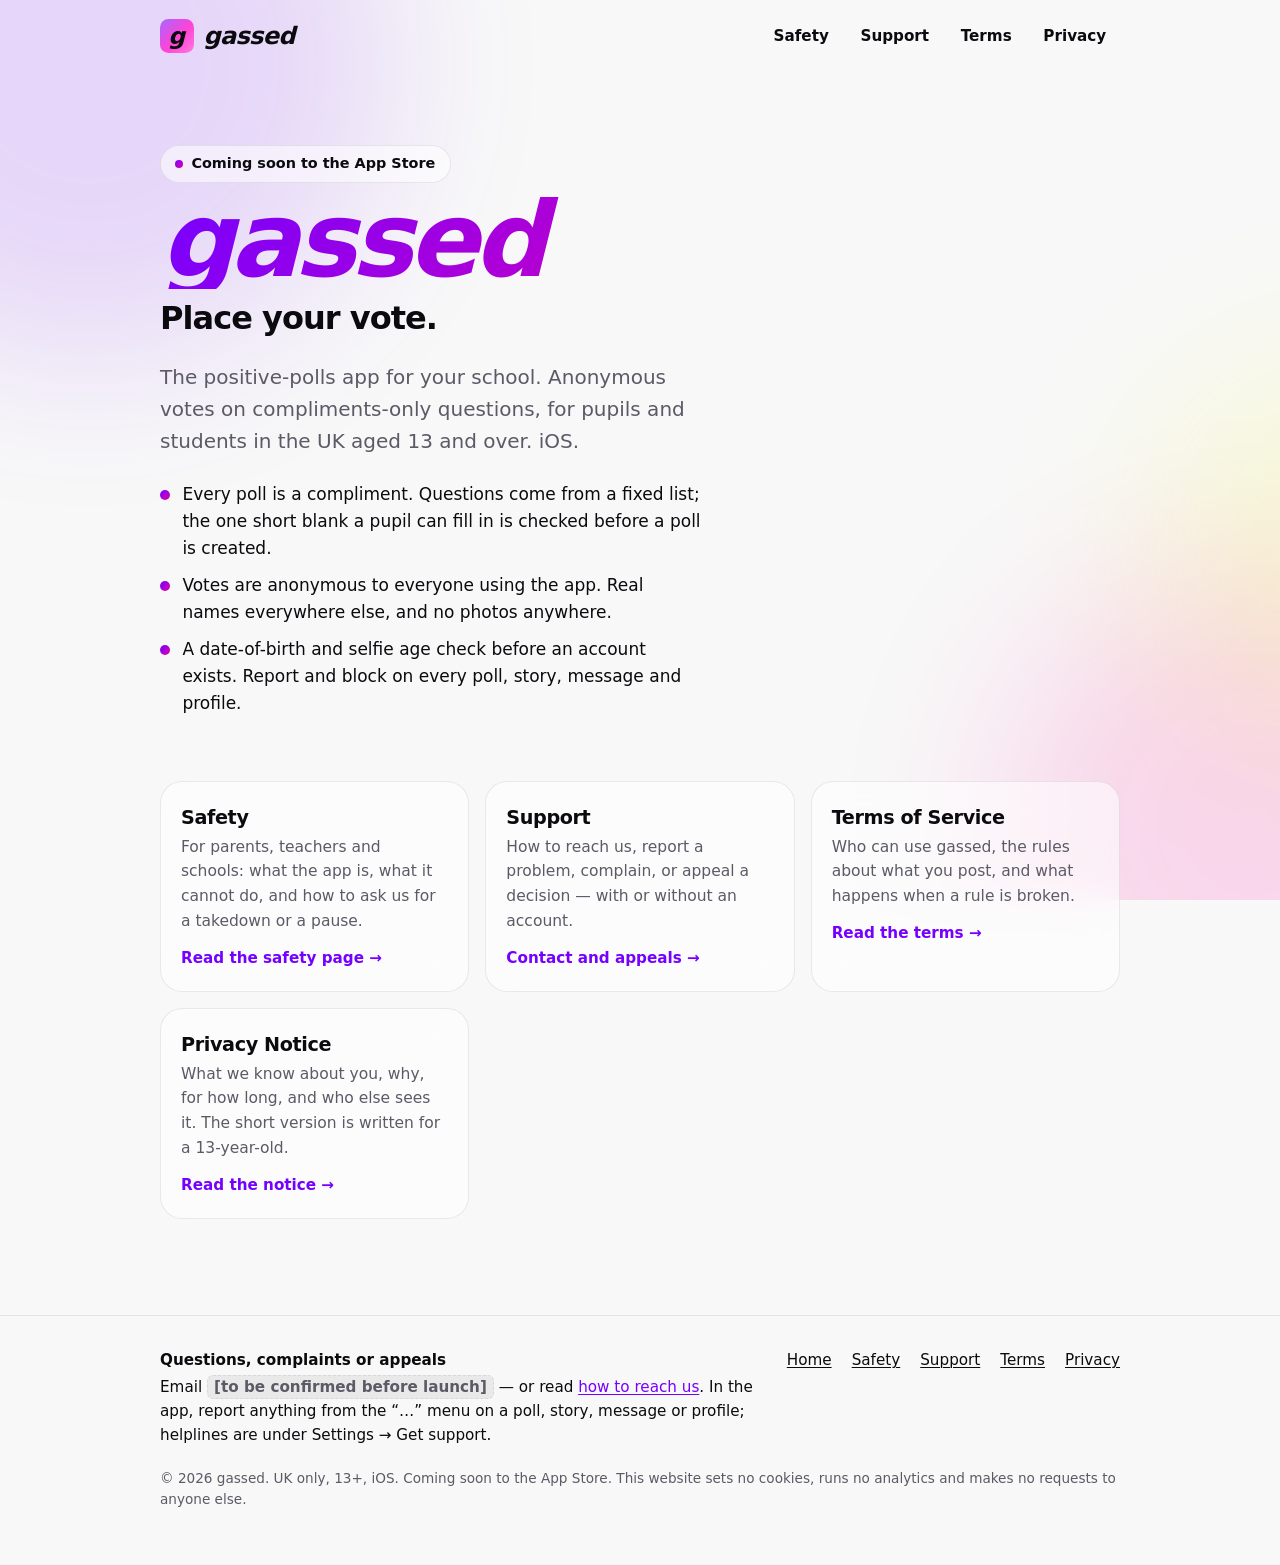
==== index.html @ b99c5398 "getgassed.app: landing, safety, support, terms and privacy (drafts)" ====
<!doctype html>
<html lang="en-GB">
<head>
<meta charset="utf-8">
<meta name="viewport" content="width=device-width, initial-scale=1">
<title>gassed — Place your vote</title>
<meta name="description" content="gassed is the positive-polls app for your school: anonymous votes on compliments-only questions, for UK pupils and students aged 13 and over. Coming soon to the App Store.">
<meta name="color-scheme" content="dark light">
<meta name="theme-color" content="#161616" media="(prefers-color-scheme: dark)">
<meta name="theme-color" content="#f8f8f8" media="(prefers-color-scheme: light)">
<meta name="referrer" content="strict-origin-when-cross-origin">
<link rel="canonical" href="https://getgassed.app/">
<link rel="icon" href="/favicon.svg" type="image/svg+xml">
<link rel="stylesheet" href="/assets/site.css">
<meta property="og:site_name" content="gassed">
<meta property="og:type" content="website">
<meta property="og:title" content="gassed — Place your vote">
<meta property="og:description" content="gassed is the positive-polls app for your school: anonymous votes on compliments-only questions, for UK pupils and students aged 13 and over. Coming soon to the App Store.">
<meta property="og:url" content="https://getgassed.app/">
</head>
<body class="">
<a class="skip" href="#main">Skip to content</a>
<div class="glow" aria-hidden="true"><i></i><i></i><i></i></div>
<header class="site-header">
  <div class="wrap">
    <a class="brand" href="/" aria-label="gassed home"><svg class="mark" viewBox="0 0 64 64" aria-hidden="true" focusable="false"><defs><linearGradient id="gm" x1="0" y1="0" x2="1" y2="1"><stop offset="0" stop-color="#A866FF"/><stop offset=".55" stop-color="#FF43D6"/><stop offset="1" stop-color="#FF7AE0"/></linearGradient></defs><rect width="64" height="64" rx="16" fill="url(#gm)"/><text x="31" y="47" font-family="system-ui,-apple-system,'Segoe UI',Roboto,Arial,sans-serif" font-weight="800" font-style="italic" font-size="44" fill="#0B0B0F" text-anchor="middle">g</text></svg><span>gassed</span></a>
    <nav class="site-nav" aria-label="Main"><a href="/safety/">Safety</a><a href="/support/">Support</a><a href="/terms/">Terms</a><a href="/privacy/">Privacy</a></nav>
  </div>
</header>
<main id="main" class="wrap">
<section class="hero">
  <span class="pill">Coming soon to the App Store</span>
  <h1 class="wordmark">gassed</h1>
  <p class="tagline">Place your vote.</p>
  <p class="lead">The positive-polls app for your school. Anonymous votes on compliments-only questions, for pupils and students in the UK aged 13 and over. iOS.</p>
  <ul class="facts">
    <li>Every poll is a compliment. Questions come from a fixed list; the one short blank a pupil can fill in is checked before a poll is created.</li>
    <li>Votes are anonymous to everyone using the app. Real names everywhere else, and no photos anywhere.</li>
    <li>A date-of-birth and selfie age check before an account exists. Report and block on every poll, story, message and profile.</li>
  </ul>
</section>
<section class="grid" aria-label="Pages">
  <a class="card" href="/safety/"><h2>Safety</h2><p>For parents, teachers and schools: what the app is, what it cannot do, and how to ask us for a takedown or a pause.</p><span class="go">Read the safety page →</span></a>
  <a class="card" href="/support/"><h2>Support</h2><p>How to reach us, report a problem, complain, or appeal a decision — with or without an account.</p><span class="go">Contact and appeals →</span></a>
  <a class="card" href="/terms/"><h2>Terms of Service</h2><p>Who can use gassed, the rules about what you post, and what happens when a rule is broken.</p><span class="go">Read the terms →</span></a>
  <a class="card" href="/privacy/"><h2>Privacy Notice</h2><p>What we know about you, why, for how long, and who else sees it. The short version is written for a 13-year-old.</p><span class="go">Read the notice →</span></a>
</section>
</main>
<footer class="site-footer">
  <div class="wrap">
    <div class="contact">
      <strong>Questions, complaints or appeals</strong>
      Email <span class="tbc">[to be confirmed before launch]</span> — or read <a href="/support/">how to reach us</a>. In the app, report anything from the “…” menu on a poll, story, message or profile; helplines are under Settings → Get support.
    </div>
    <nav aria-label="Site">
      <a href="/">Home</a>
      <a href="/safety/">Safety</a>
      <a href="/support/">Support</a>
      <a href="/terms/">Terms</a>
      <a href="/privacy/">Privacy</a>
    </nav>
    <p class="legal">© 2026 gassed. UK only, 13+, iOS. Coming soon to the App Store. This website sets no cookies, runs no analytics and makes no requests to anyone else.</p>
  </div>
</footer>
</body>
</html>
---- assets/site.css ----
/* gassed — shared stylesheet. No webfonts, no external requests. */

:root {
  color-scheme: dark light;

  /* Dark scheme (default) — mirrors src/constants/theme.ts Colors.dark */
  --bg: #161616;
  --bg-el: #1c1c1e;
  --text: #f5f4fa;
  --text-2: #a6a3b3;
  --border: rgba(245, 244, 250, 0.1);
  --accent: #ff43d6;
  --accent-2: #a866ff;
  --warning: #f5c247;
  --danger: #ff6b7a;
  --success: #3fd98e;
  --on-accent: #0b0b0f;
  --glass: rgba(28, 28, 30, 0.55);
  --glass-strong: rgba(28, 28, 30, 0.88);
  --glass-border: rgba(255, 255, 255, 0.14);
  --gradient: linear-gradient(135deg, #a866ff, #ff43d6 55%, #ff7ae0);
  --glow-1: #7500ff;
  --glow-2: #ff009d;
  --glow-3: #f7ff00;
  --glow-a1: 0.3;
  --glow-a2: 0.26;
  --glow-a3: 0.12;
  --code-bg: rgba(255, 255, 255, 0.08);
  --focus: #f7ff00;

  --measure: 68ch;
  --radius-sm: 10px;
  --radius-md: 16px;
  --radius-lg: 22px;
  --radius-xl: 28px;
  --gutter: 16px;
}

@media (prefers-color-scheme: light) {
  :root:not([data-theme="dark"]) {
    --bg: #f8f8f8;
    --bg-el: #ffffff;
    --text: #0b0b0f;
    --text-2: #5b5a66;
    --border: rgba(11, 11, 15, 0.08);
    --accent: #7500ff;
    --accent-2: #d1007f;
    --warning: #8a6100;
    --danger: #e23e4e;
    --success: #1fae6e;
    --on-accent: #ffffff;
    --glass: rgba(255, 255, 255, 0.55);
    --glass-strong: rgba(255, 255, 255, 0.92);
    --glass-border: rgba(11, 11, 15, 0.08);
    --gradient: linear-gradient(135deg, #7500ff, #b000d6 55%, #e0008a);
    --glow-a1: 0.14;
    --glow-a2: 0.14;
    --glow-a3: 0.14;
    --code-bg: rgba(11, 11, 15, 0.06);
    --focus: #7500ff;
  }
}

:root[data-theme="light"] {
  --bg: #f8f8f8;
  --bg-el: #ffffff;
  --text: #0b0b0f;
  --text-2: #5b5a66;
  --border: rgba(11, 11, 15, 0.08);
  --accent: #7500ff;
  --accent-2: #d1007f;
  --warning: #8a6100;
  --danger: #e23e4e;
  --success: #1fae6e;
  --on-accent: #ffffff;
  --glass: rgba(255, 255, 255, 0.55);
  --glass-strong: rgba(255, 255, 255, 0.92);
  --glass-border: rgba(11, 11, 15, 0.08);
  --gradient: linear-gradient(135deg, #7500ff, #b000d6 55%, #e0008a);
  --glow-a1: 0.14;
  --glow-a2: 0.14;
  --glow-a3: 0.14;
  --code-bg: rgba(11, 11, 15, 0.06);
  --focus: #7500ff;
}

/* ---------- Base ---------- */

*,
*::before,
*::after {
  box-sizing: border-box;
}

html {
  -webkit-text-size-adjust: 100%;
  scroll-behavior: smooth;
  scroll-padding-top: 1.5rem;
}

@media (prefers-reduced-motion: reduce) {
  html {
    scroll-behavior: auto;
  }
}

body {
  margin: 0;
  background: var(--bg);
  color: var(--text);
  font-family: system-ui, -apple-system, "Segoe UI", Roboto, "Helvetica Neue", Arial, sans-serif,
    "Apple Color Emoji", "Segoe UI Emoji", "Segoe UI Symbol", "Noto Color Emoji";
  font-size: 1.0625rem;
  line-height: 1.6;
  min-height: 100dvh;
  display: flex;
  flex-direction: column;
  overflow-x: hidden;
  -webkit-font-smoothing: antialiased;
}

@media (max-width: 480px) {
  body {
    font-size: 1rem;
  }
}

a {
  color: var(--accent);
  text-underline-offset: 0.15em;
  text-decoration-thickness: 1px;
}

a:hover {
  text-decoration-thickness: 2px;
}

:focus-visible {
  outline: 3px solid var(--focus);
  outline-offset: 3px;
  border-radius: 4px;
}

.skip {
  position: absolute;
  left: var(--gutter);
  top: -100px;
  background: var(--bg-el);
  color: var(--text);
  padding: 0.5rem 0.75rem;
  border-radius: var(--radius-sm);
  z-index: 100;
}

.skip:focus {
  top: var(--gutter);
}

h1,
h2,
h3,
h4 {
  line-height: 1.15;
  letter-spacing: -0.02em;
  margin: 0 0 0.5em;
  font-weight: 800;
  text-wrap: balance;
  overflow-wrap: anywhere;
}

h1 {
  font-size: clamp(2rem, 6vw, 2.75rem);
  letter-spacing: -0.03em;
}

h2 {
  font-size: clamp(1.4rem, 4vw, 1.75rem);
  margin-top: 2.25em;
  padding-top: 0.25em;
}

h3 {
  font-size: 1.2rem;
  margin-top: 1.75em;
  font-weight: 700;
}

h2 + h3 {
  margin-top: 1em;
}

p,
ul,
ol,
blockquote,
table {
  margin: 0 0 1em;
}

ul,
ol {
  padding-left: 1.4em;
}

li + li {
  margin-top: 0.35em;
}

li > ul,
li > ol {
  margin-top: 0.35em;
  margin-bottom: 0;
}

strong {
  font-weight: 700;
}

hr {
  border: 0;
  border-top: 1px solid var(--border);
  margin: 2.5rem 0;
}

code {
  font-family: ui-monospace, SFMono-Regular, Menlo, Consolas, "Liberation Mono", monospace;
  font-size: 0.9em;
  background: var(--code-bg);
  padding: 0.1em 0.35em;
  border-radius: 6px;
  overflow-wrap: anywhere;
}

blockquote {
  border-left: 3px solid var(--accent-2);
  margin-left: 0;
  padding: 0.25rem 0 0.25rem 1rem;
  color: var(--text-2);
}

blockquote p:last-child {
  margin-bottom: 0;
}

img,
svg {
  max-width: 100%;
  height: auto;
}

.muted {
  color: var(--text-2);
}

.small {
  font-size: 0.9rem;
}

/* ---------- Glow backdrop (decorative) ---------- */

.glow {
  position: fixed;
  inset: 0;
  z-index: -1;
  overflow: hidden;
  pointer-events: none;
}

.glow i {
  position: absolute;
  display: block;
  border-radius: 50%;
  filter: blur(90px);
  transform: translateZ(0);
}

.glow i:nth-child(1) {
  width: 46vmax;
  height: 46vmax;
  top: -18vmax;
  left: -16vmax;
  background: var(--glow-1);
  opacity: var(--glow-a1);
}

.glow i:nth-child(2) {
  width: 40vmax;
  height: 40vmax;
  right: -18vmax;
  bottom: -14vmax;
  background: var(--glow-2);
  opacity: var(--glow-a2);
}

.glow i:nth-child(3) {
  width: 30vmax;
  height: 30vmax;
  top: 40%;
  right: -20vmax;
  background: var(--glow-3);
  opacity: var(--glow-a3);
}

/* ---------- Layout ---------- */

.wrap {
  width: 100%;
  max-width: 62rem;
  margin: 0 auto;
  padding: 0 var(--gutter);
}

main.wrap {
  flex: 1;
  padding-top: 1.5rem;
  padding-bottom: 4rem;
}

.prose {
  max-width: var(--measure);
}

/* ---------- Header ---------- */

.site-header {
  padding: 1rem 0;
}

.site-header .wrap {
  display: flex;
  flex-wrap: wrap;
  align-items: center;
  justify-content: space-between;
  gap: 0.75rem 1.5rem;
}

.brand {
  display: inline-flex;
  align-items: center;
  gap: 0.6rem;
  color: var(--text);
  text-decoration: none;
  font-weight: 800;
  font-style: italic;
  font-size: 1.5rem;
  letter-spacing: -0.03em;
  line-height: 1;
}

.brand .mark {
  width: 34px;
  height: 34px;
  flex: 0 0 auto;
}

.site-nav {
  display: flex;
  flex-wrap: wrap;
  gap: 0.25rem 0.25rem;
}

.site-nav a {
  color: var(--text);
  text-decoration: none;
  font-weight: 600;
  font-size: 0.95rem;
  padding: 0.45rem 0.8rem;
  border-radius: 999px;
  border: 1px solid transparent;
}

.site-nav a:hover {
  border-color: var(--glass-border);
  background: var(--glass);
}

.site-nav a[aria-current="page"] {
  background: var(--glass);
  border-color: var(--glass-border);
  color: var(--accent);
}

/* ---------- Glass cards ---------- */

.card {
  background: var(--glass);
  border: 1px solid var(--glass-border);
  border-radius: var(--radius-lg);
  padding: 1.25rem 1.25rem;
  -webkit-backdrop-filter: blur(18px);
  backdrop-filter: blur(18px);
}

.card > :first-child {
  margin-top: 0;
}

.card > :last-child {
  margin-bottom: 0;
}

.card h2,
.card h3 {
  margin-top: 0;
}

/* ---------- Hero (landing) ---------- */

.hero {
  padding: 3rem 0 2rem;
  max-width: 44rem;
}

.hero .wordmark {
  font-size: clamp(3.5rem, 14vw, 6.5rem);
  font-style: italic;
  font-weight: 800;
  letter-spacing: -0.05em;
  line-height: 0.95;
  margin: 0.5rem 0 0.25rem;
  background: var(--gradient);
  -webkit-background-clip: text;
  background-clip: text;
  color: transparent;
  padding-right: 0.08em; /* italic overhang */
}

@supports not (background-clip: text) {
  .hero .wordmark {
    color: var(--text);
    background: none;
  }
}

.hero .tagline {
  font-size: clamp(1.4rem, 4.5vw, 2rem);
  font-weight: 800;
  letter-spacing: -0.03em;
  margin: 0 0 1rem;
}

.hero .lead {
  font-size: clamp(1.05rem, 2.4vw, 1.25rem);
  color: var(--text-2);
  max-width: 34rem;
}

.pill {
  display: inline-flex;
  align-items: center;
  gap: 0.5rem;
  padding: 0.4rem 0.9rem;
  border-radius: 999px;
  background: var(--glass);
  border: 1px solid var(--glass-border);
  font-size: 0.9rem;
  font-weight: 600;
  -webkit-backdrop-filter: blur(12px);
  backdrop-filter: blur(12px);
}

.pill::before {
  content: "";
  width: 8px;
  height: 8px;
  border-radius: 50%;
  background: var(--gradient);
}

.facts {
  list-style: none;
  padding: 0;
  margin: 1.5rem 0 0;
  display: grid;
  gap: 0.6rem;
  max-width: 34rem;
}

.facts li {
  padding-left: 1.4rem;
  position: relative;
  margin: 0;
}

.facts li::before {
  content: "";
  position: absolute;
  left: 0;
  top: 0.55em;
  width: 0.65rem;
  height: 0.65rem;
  border-radius: 50%;
  background: var(--gradient);
}

.grid {
  display: grid;
  grid-template-columns: repeat(auto-fit, minmax(min(100%, 15rem), 1fr));
  gap: 1rem;
  margin: 2rem 0;
}

.grid .card {
  display: block;
  color: var(--text);
  text-decoration: none;
  transition: transform 150ms ease, border-color 150ms ease;
}

.grid .card:hover {
  border-color: var(--accent);
  transform: translateY(-2px);
}

@media (prefers-reduced-motion: reduce) {
  .grid .card:hover {
    transform: none;
  }
}

.grid .card h2 {
  font-size: 1.2rem;
  margin: 0 0 0.35rem;
}

.grid .card p {
  color: var(--text-2);
  margin: 0;
  font-size: 0.97rem;
}

.grid .card .go {
  display: inline-block;
  margin-top: 0.75rem;
  color: var(--accent);
  font-weight: 700;
  font-size: 0.95rem;
}

/* ---------- Buttons ---------- */

.btn {
  display: inline-flex;
  align-items: center;
  justify-content: center;
  gap: 0.5rem;
  min-height: 48px;
  padding: 0.7rem 1.4rem;
  border-radius: 999px;
  font-weight: 700;
  text-decoration: none;
  background: var(--gradient);
  color: var(--on-accent);
  border: 0;
}

.btn.glass {
  background: var(--glass);
  color: var(--text);
  border: 1px solid var(--glass-border);
  -webkit-backdrop-filter: blur(12px);
  backdrop-filter: blur(12px);
}

/* ---------- Document pages ---------- */

.doc-head {
  margin-bottom: 1.5rem;
}

.doc-head .eyebrow {
  color: var(--text-2);
  font-weight: 600;
  font-size: 0.9rem;
  letter-spacing: 0.02em;
  text-transform: uppercase;
  margin: 0 0 0.5rem;
}

.doc-head h1 {
  margin-bottom: 0.5rem;
}

.doc-head .intro {
  color: var(--text-2);
  font-size: 1.1rem;
  max-width: var(--measure);
}

.banner {
  display: flex;
  gap: 0.75rem;
  align-items: flex-start;
  background: var(--glass);
  border: 1px solid var(--glass-border);
  border-left: 4px solid var(--warning);
  border-radius: var(--radius-md);
  padding: 0.85rem 1rem;
  margin: 0 0 1.5rem;
  max-width: var(--measure);
  -webkit-backdrop-filter: blur(12px);
  backdrop-filter: blur(12px);
}

.banner p {
  margin: 0;
}

.banner strong {
  color: var(--text);
}

.toc {
  margin: 0 0 2.5rem;
  max-width: var(--measure);
}

.toc summary {
  cursor: pointer;
  font-weight: 700;
  padding: 0.25rem 0;
}

.toc ol {
  margin: 0.75rem 0 0;
  padding-left: 1.4em;
  columns: 1;
}

.toc li {
  margin: 0.2rem 0;
  break-inside: avoid;
}

.toc a {
  color: var(--text);
}

.toc a:hover {
  color: var(--accent);
}

.doc h2 {
  scroll-margin-top: 1.5rem;
  border-top: 1px solid var(--border);
  padding-top: 1.25rem;
}

.doc h3 {
  scroll-margin-top: 1.5rem;
}

.doc > h1 {
  display: none; /* the page head renders the title */
}

.tbc {
  display: inline-block;
  font-style: normal;
  font-weight: 600;
  color: var(--text-2);
  background: var(--code-bg);
  border: 1px dashed var(--glass-border);
  border-radius: 6px;
  padding: 0 0.4em;
  line-height: 1.45;
}

.back-top {
  display: inline-block;
  margin-top: 2.5rem;
  font-size: 0.95rem;
}

/* Tables */

.table-wrap {
  overflow-x: auto;
  -webkit-overflow-scrolling: touch;
  margin: 0 0 1.25rem;
  border: 1px solid var(--glass-border);
  border-radius: var(--radius-md);
  background: var(--glass);
  -webkit-backdrop-filter: blur(12px);
  backdrop-filter: blur(12px);
}

.table-wrap table {
  border-collapse: collapse;
  width: 100%;
  min-width: 36rem;
  margin: 0;
  font-size: 0.95rem;
  line-height: 1.45;
}

.table-wrap.wide table {
  min-width: 64rem;
}

.table-wrap th,
.table-wrap td {
  text-align: left;
  vertical-align: top;
  padding: 0.65rem 0.8rem;
  border-bottom: 1px solid var(--border);
}

.table-wrap th {
  font-weight: 700;
  background: var(--code-bg);
  position: sticky;
  top: 0;
}

.table-wrap tr:last-child td {
  border-bottom: 0;
}

.table-wrap td p:last-child {
  margin-bottom: 0;
}

.scroll-hint {
  color: var(--text-2);
  font-size: 0.85rem;
  margin: -0.75rem 0 1.25rem;
}

@media (min-width: 40rem) {
  .scroll-hint {
    display: none;
  }
}

/* ---------- Contact card (support) ---------- */

.contact-card {
  border-color: var(--accent);
  max-width: var(--measure);
  margin: 0 0 2rem;
}

.contact-card .big {
  font-size: 1.25rem;
  font-weight: 700;
  margin: 0.25rem 0 0.75rem;
}

.contact-card ul {
  margin-bottom: 0;
}

.subject-words {
  display: flex;
  flex-wrap: wrap;
  gap: 0.4rem;
  list-style: none;
  padding: 0;
  margin: 0.5rem 0 0;
}

.subject-words li {
  margin: 0;
  padding: 0.2rem 0.65rem;
  border-radius: 999px;
  border: 1px solid var(--glass-border);
  background: var(--code-bg);
  font-weight: 600;
  font-size: 0.9rem;
}

/* ---------- Safety page ---------- */

.safety .prose h2 {
  border-top: 1px solid var(--border);
  padding-top: 1.25rem;
  scroll-margin-top: 1.5rem;
}

.helplines {
  display: grid;
  grid-template-columns: repeat(auto-fit, minmax(min(100%, 14rem), 1fr));
  gap: 0.75rem;
  margin: 1rem 0;
}

.helplines .card {
  padding: 1rem;
}

.helplines h3 {
  margin: 0 0 0.25rem;
  font-size: 1.05rem;
}

.helplines p {
  margin: 0;
  color: var(--text-2);
  font-size: 0.95rem;
}

.helplines a {
  font-weight: 700;
}

/* ---------- Footer ---------- */

.site-footer {
  border-top: 1px solid var(--border);
  padding: 2rem 0 2.5rem;
  color: var(--text-2);
  font-size: 0.95rem;
}

.site-footer .wrap {
  display: grid;
  gap: 1.25rem;
}

.site-footer .contact {
  color: var(--text);
}

.site-footer .contact strong {
  display: block;
  margin-bottom: 0.15rem;
}

.site-footer nav {
  display: flex;
  flex-wrap: wrap;
  gap: 0.5rem 1.25rem;
}

.site-footer nav a {
  color: var(--text);
}

.site-footer .legal {
  font-size: 0.85rem;
}

@media (min-width: 48rem) {
  .site-footer .wrap {
    grid-template-columns: 1fr auto;
    align-items: start;
  }

  .site-footer .legal {
    grid-column: 1 / -1;
  }
}

/* ---------- 404 ---------- */

.notfound {
  padding: 4rem 0;
  max-width: 34rem;
}

.notfound .code {
  font-size: clamp(4rem, 18vw, 7rem);
  font-weight: 800;
  font-style: italic;
  letter-spacing: -0.05em;
  line-height: 1;
  background: var(--gradient);
  -webkit-background-clip: text;
  background-clip: text;
  color: transparent;
  margin: 0 0 0.5rem;
}

@media print {
  .glow,
  .site-nav,
  .skip {
    display: none;
  }

  body {
    background: #fff;
    color: #000;
  }

  .card,
  .table-wrap,
  .banner {
    background: none;
    border-color: #ccc;
  }
}
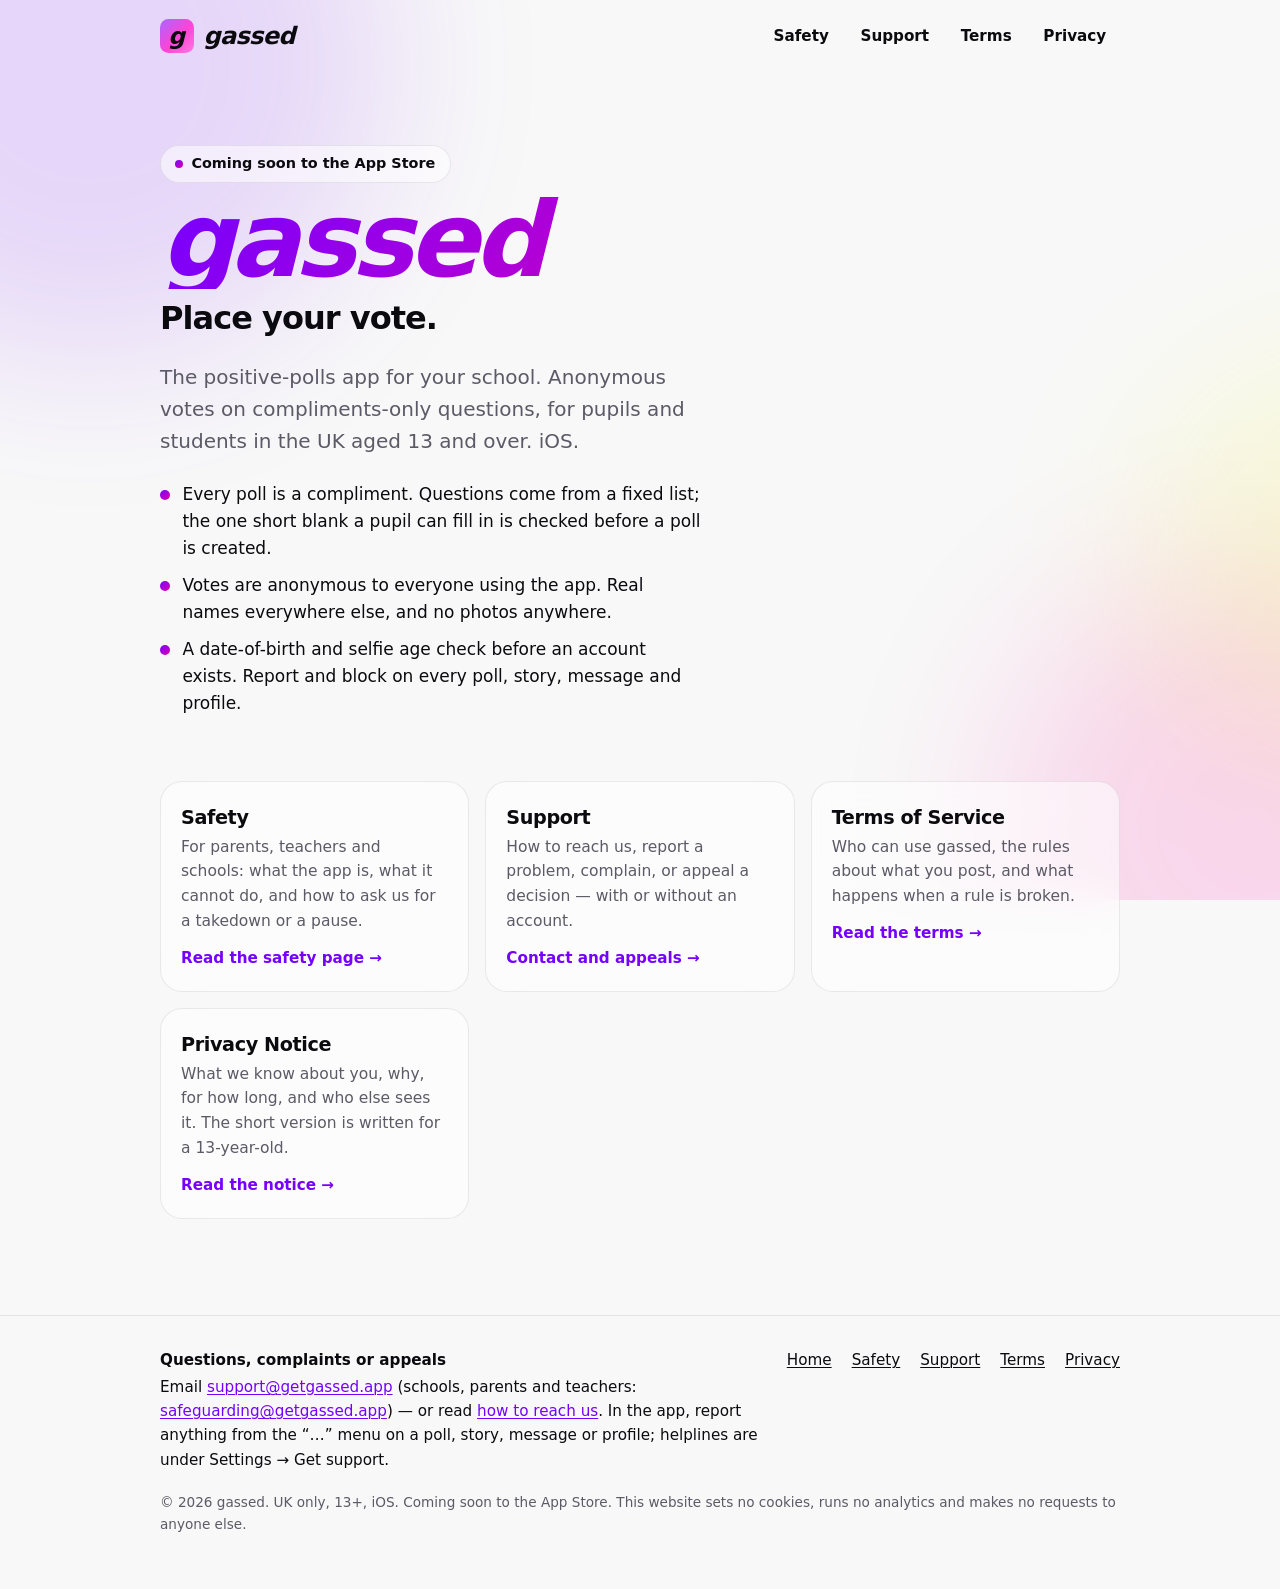
==== commit d264961d: "Contact addresses on every page; terms aligned with the 90-day vote rule" ====
--- a/index.html
+++ b/index.html
@@ -50,7 +50,7 @@
   <div class="wrap">
     <div class="contact">
       <strong>Questions, complaints or appeals</strong>
-      Email <span class="tbc">[to be confirmed before launch]</span> — or read <a href="/support/">how to reach us</a>. In the app, report anything from the “…” menu on a poll, story, message or profile; helplines are under Settings → Get support.
+      Email <a href="mailto:support@getgassed.app">support@getgassed.app</a> (schools, parents and teachers: <a href="mailto:safeguarding@getgassed.app">safeguarding@getgassed.app</a>) — or read <a href="/support/">how to reach us</a>. In the app, report anything from the “…” menu on a poll, story, message or profile; helplines are under Settings → Get support.
     </div>
     <nav aria-label="Site">
       <a href="/">Home</a>
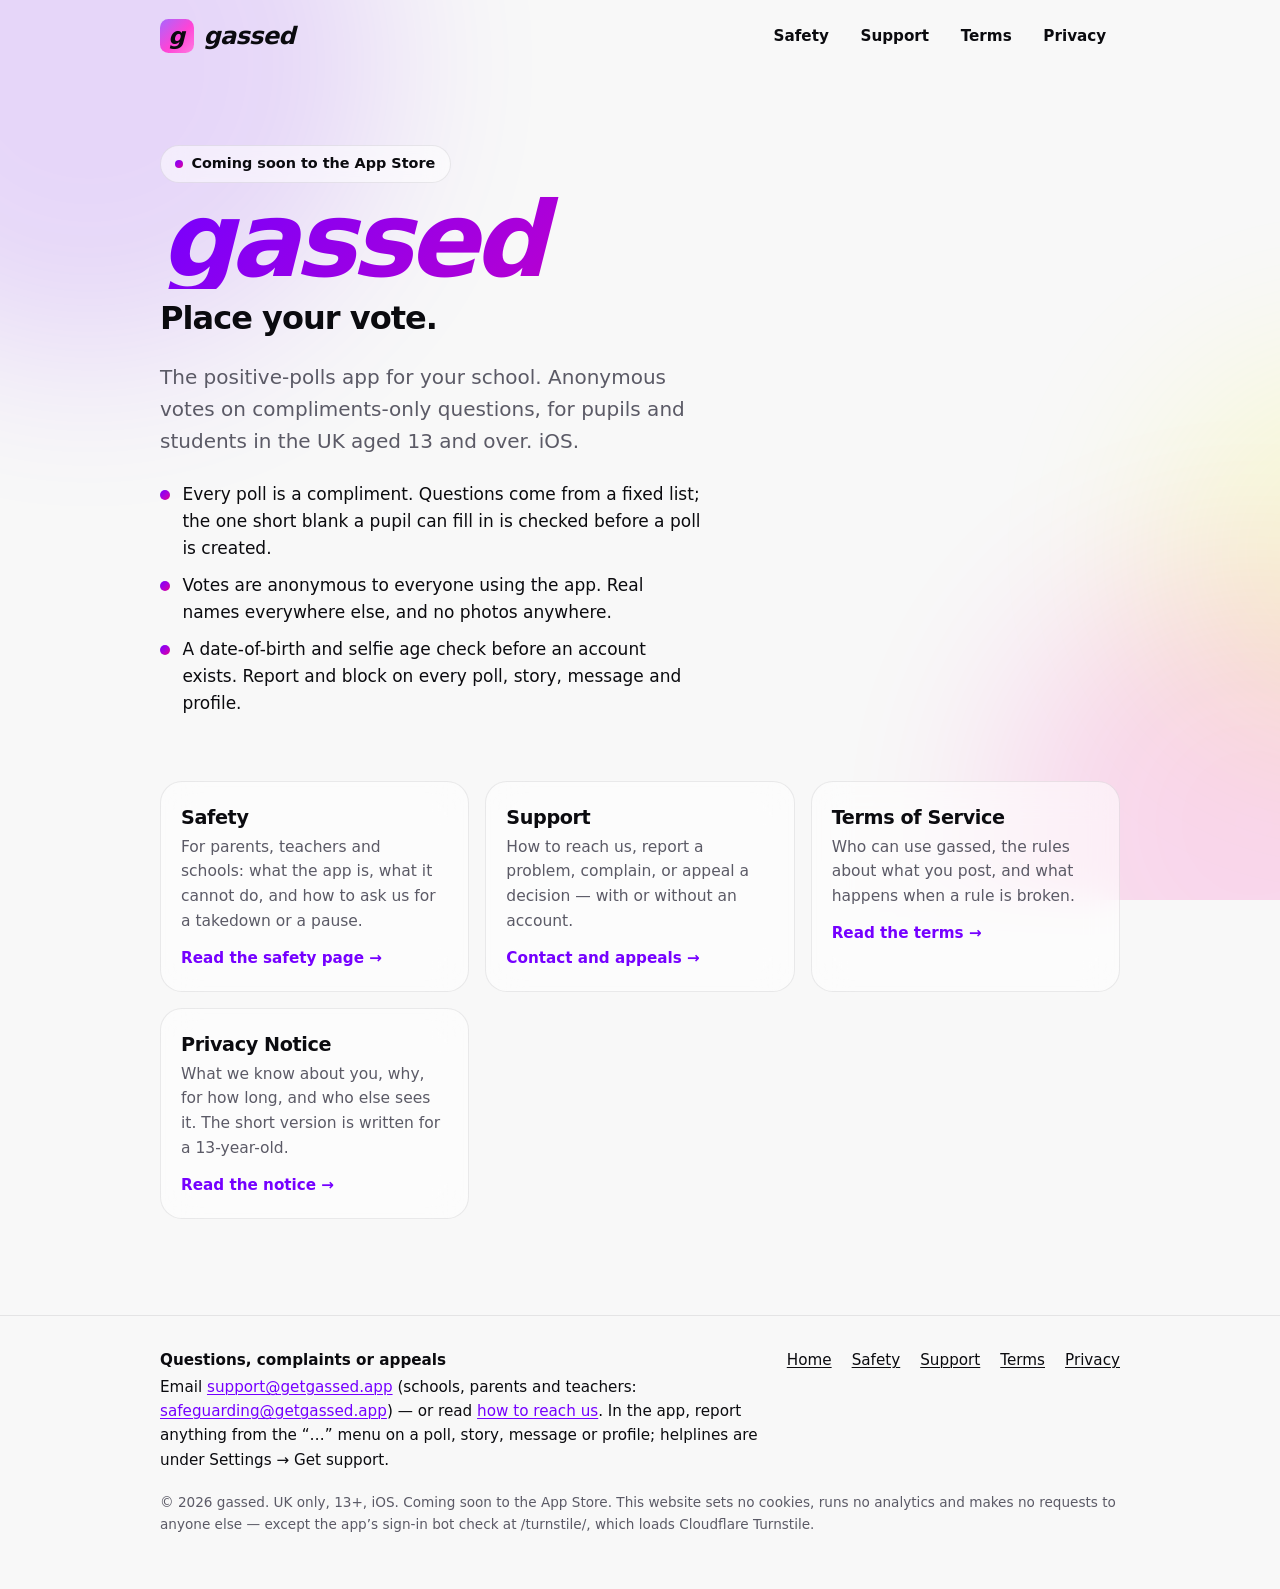
==== commit 1924a31e: "Turnstile page for the app's sign-in bot check; robots and footer note" ====
--- a/index.html
+++ b/index.html
@@ -59,7 +59,7 @@
       <a href="/terms/">Terms</a>
       <a href="/privacy/">Privacy</a>
     </nav>
-    <p class="legal">© 2026 gassed. UK only, 13+, iOS. Coming soon to the App Store. This website sets no cookies, runs no analytics and makes no requests to anyone else.</p>
+    <p class="legal">© 2026 gassed. UK only, 13+, iOS. Coming soon to the App Store. This website sets no cookies, runs no analytics and makes no requests to anyone else — except the app’s sign-in bot check at /turnstile/, which loads Cloudflare Turnstile.</p>
   </div>
 </footer>
 </body>
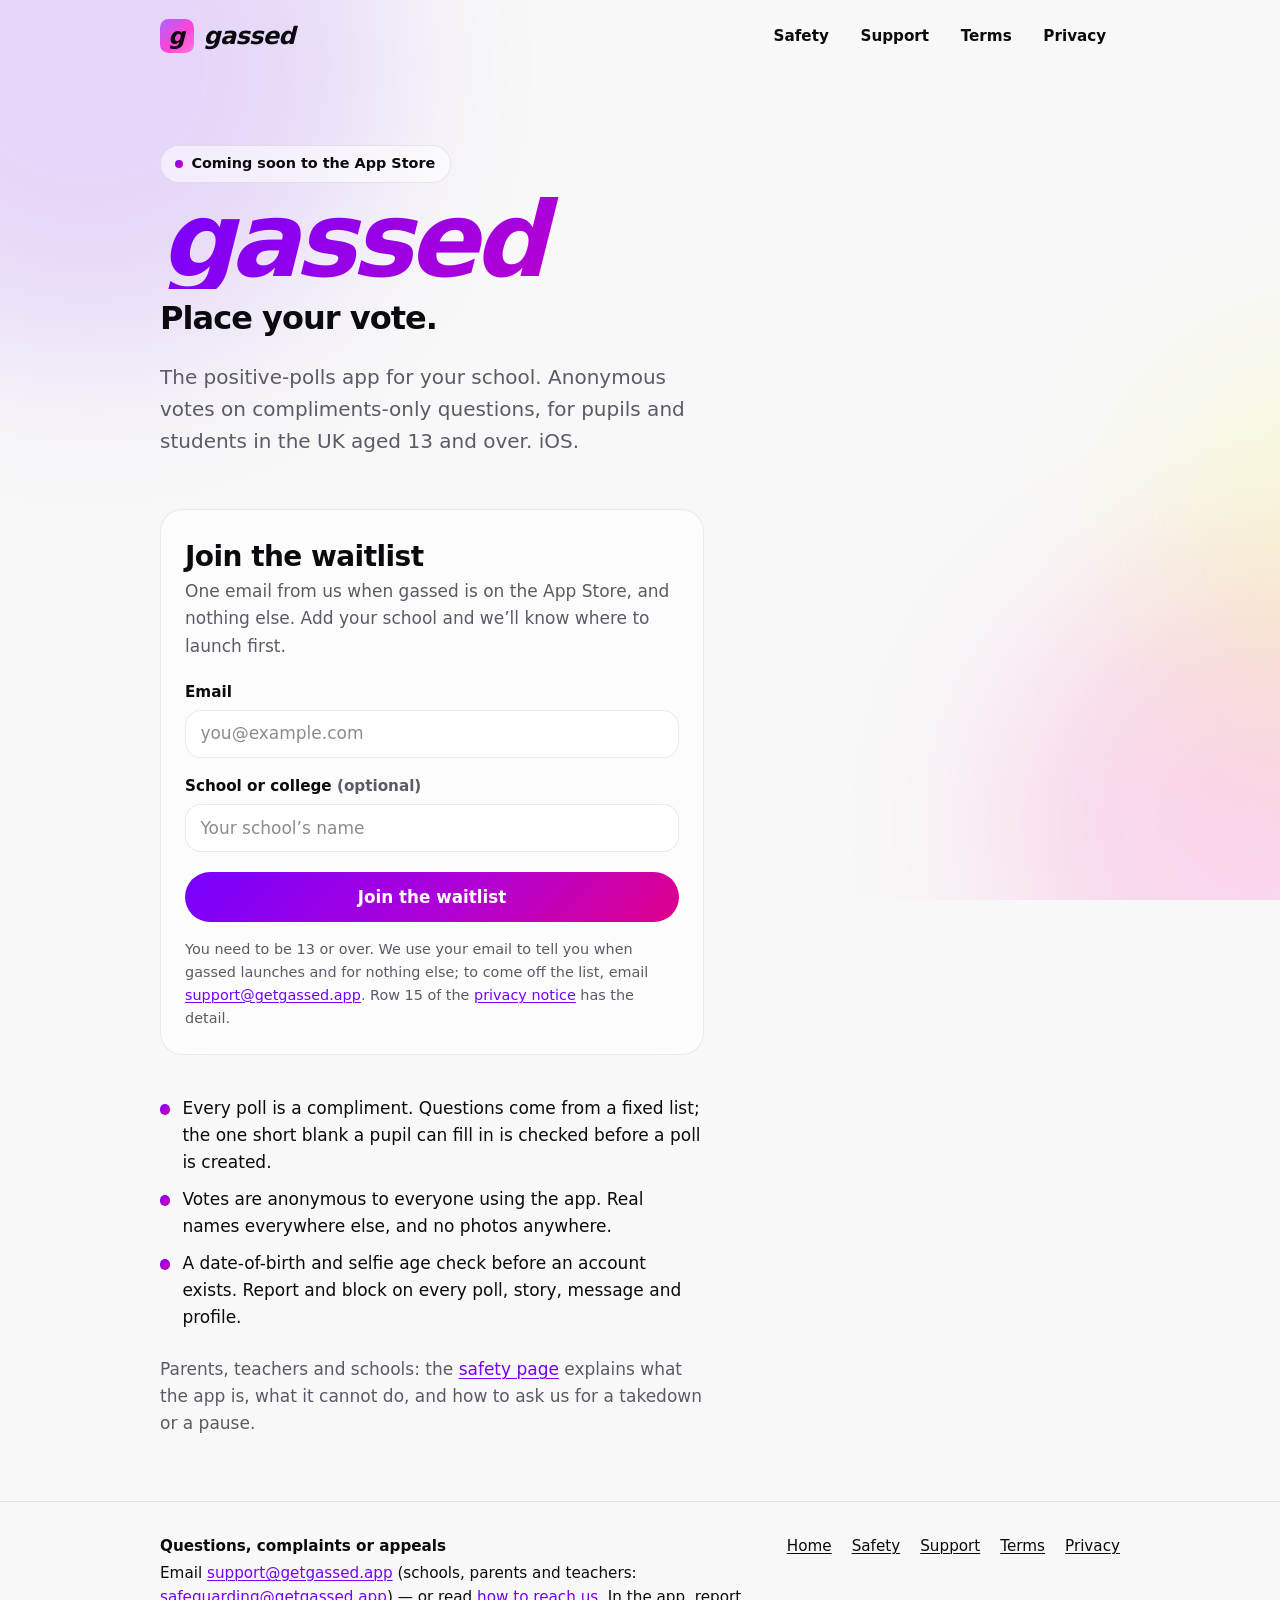
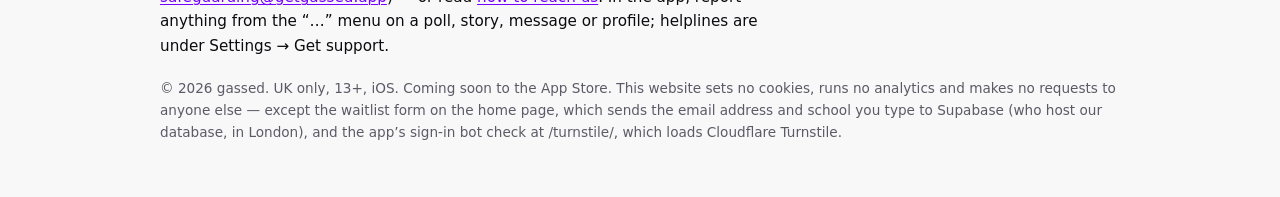
==== commit b7f74ec8: "Home page becomes a waitlist while the app is in review - index.html: email + optional school form p" ====
--- a/index.html
+++ b/index.html
@@ -3,8 +3,8 @@
 <head>
 <meta charset="utf-8">
 <meta name="viewport" content="width=device-width, initial-scale=1">
-<title>gassed — Place your vote</title>
-<meta name="description" content="gassed is the positive-polls app for your school: anonymous votes on compliments-only questions, for UK pupils and students aged 13 and over. Coming soon to the App Store.">
+<title>gassed — Join the waitlist</title>
+<meta name="description" content="gassed is the positive-polls app for your school: anonymous votes on compliments-only questions, for UK pupils and students aged 13 and over. Join the waitlist and we’ll email you when it’s on the App Store.">
 <meta name="color-scheme" content="dark light">
 <meta name="theme-color" content="#161616" media="(prefers-color-scheme: dark)">
 <meta name="theme-color" content="#f8f8f8" media="(prefers-color-scheme: light)">
@@ -14,8 +14,8 @@
 <link rel="stylesheet" href="/assets/site.css">
 <meta property="og:site_name" content="gassed">
 <meta property="og:type" content="website">
-<meta property="og:title" content="gassed — Place your vote">
-<meta property="og:description" content="gassed is the positive-polls app for your school: anonymous votes on compliments-only questions, for UK pupils and students aged 13 and over. Coming soon to the App Store.">
+<meta property="og:title" content="gassed — Join the waitlist">
+<meta property="og:description" content="gassed is the positive-polls app for your school: anonymous votes on compliments-only questions, for UK pupils and students aged 13 and over. Join the waitlist and we’ll email you when it’s on the App Store.">
 <meta property="og:url" content="https://getgassed.app/">
 </head>
 <body class="">
@@ -33,18 +33,38 @@
   <h1 class="wordmark">gassed</h1>
   <p class="tagline">Place your vote.</p>
   <p class="lead">The positive-polls app for your school. Anonymous votes on compliments-only questions, for pupils and students in the UK aged 13 and over. iOS.</p>
-  <ul class="facts">
-    <li>Every poll is a compliment. Questions come from a fixed list; the one short blank a pupil can fill in is checked before a poll is created.</li>
-    <li>Votes are anonymous to everyone using the app. Real names everywhere else, and no photos anywhere.</li>
-    <li>A date-of-birth and selfie age check before an account exists. Report and block on every poll, story, message and profile.</li>
-  </ul>
 </section>
-<section class="grid" aria-label="Pages">
-  <a class="card" href="/safety/"><h2>Safety</h2><p>For parents, teachers and schools: what the app is, what it cannot do, and how to ask us for a takedown or a pause.</p><span class="go">Read the safety page →</span></a>
-  <a class="card" href="/support/"><h2>Support</h2><p>How to reach us, report a problem, complain, or appeal a decision — with or without an account.</p><span class="go">Contact and appeals →</span></a>
-  <a class="card" href="/terms/"><h2>Terms of Service</h2><p>Who can use gassed, the rules about what you post, and what happens when a rule is broken.</p><span class="go">Read the terms →</span></a>
-  <a class="card" href="/privacy/"><h2>Privacy Notice</h2><p>What we know about you, why, for how long, and who else sees it. The short version is written for a 13-year-old.</p><span class="go">Read the notice →</span></a>
+<section class="waitlist card" id="waitlist" aria-labelledby="waitlist-title">
+  <form id="waitlist-form" action="https://xosiwwqzzmgutvyiyqku.supabase.co/functions/v1/waitlist" method="post" novalidate>
+    <h2 id="waitlist-title">Join the waitlist</h2>
+    <p class="intro">One email from us when gassed is on the App Store, and nothing else. Add your school and we’ll know where to launch first.</p>
+    <div class="field">
+      <label for="wl-email">Email</label>
+      <input id="wl-email" name="email" type="email" autocomplete="email" inputmode="email" required maxlength="254" spellcheck="false" placeholder="you@example.com">
+    </div>
+    <div class="field">
+      <label for="wl-school">School or college <span class="muted">(optional)</span></label>
+      <input id="wl-school" name="school" type="text" autocomplete="organization" maxlength="120" placeholder="Your school’s name">
+    </div>
+    <div class="hp" aria-hidden="true">
+      <label for="wl-website">Website</label>
+      <input id="wl-website" name="website" type="text" tabindex="-1" autocomplete="off">
+    </div>
+    <button class="btn" type="submit">Join the waitlist</button>
+    <p class="status" id="waitlist-status" role="status" aria-live="polite"></p>
+    <p class="small muted fine">You need to be 13 or over. We use your email to tell you when gassed launches and for nothing else; to come off the list, email <a href="mailto:support@getgassed.app">support@getgassed.app</a>. Row 15 of the <a href="/privacy/#part-3-what-we-collect-why-and-for-how-long">privacy notice</a> has the detail.</p>
+  </form>
+  <div class="done" id="waitlist-done" tabindex="-1" hidden>
+    <h2>You’re on the list.</h2>
+    <p>We’ll email you when gassed is on the App Store. Until then, tell your friends: it’s a better app when your whole year is on it.</p>
+  </div>
 </section>
+<ul class="facts">
+  <li>Every poll is a compliment. Questions come from a fixed list; the one short blank a pupil can fill in is checked before a poll is created.</li>
+  <li>Votes are anonymous to everyone using the app. Real names everywhere else, and no photos anywhere.</li>
+  <li>A date-of-birth and selfie age check before an account exists. Report and block on every poll, story, message and profile.</li>
+</ul>
+<p class="muted for-adults">Parents, teachers and schools: the <a href="/safety/">safety page</a> explains what the app is, what it cannot do, and how to ask us for a takedown or a pause.</p>
 </main>
 <footer class="site-footer">
   <div class="wrap">
@@ -59,8 +79,67 @@
       <a href="/terms/">Terms</a>
       <a href="/privacy/">Privacy</a>
     </nav>
-    <p class="legal">© 2026 gassed. UK only, 13+, iOS. Coming soon to the App Store. This website sets no cookies, runs no analytics and makes no requests to anyone else — except the app’s sign-in bot check at /turnstile/, which loads Cloudflare Turnstile.</p>
+    <p class="legal">© 2026 gassed. UK only, 13+, iOS. Coming soon to the App Store. This website sets no cookies, runs no analytics and makes no requests to anyone else — except the waitlist form on the home page, which sends the email address and school you type to Supabase (who host our database, in London), and the app’s sign-in bot check at /turnstile/, which loads Cloudflare Turnstile.</p>
   </div>
 </footer>
+<script>
+(function () {
+  var form = document.getElementById('waitlist-form');
+  var status = document.getElementById('waitlist-status');
+  var done = document.getElementById('waitlist-done');
+  var button = form.querySelector('button[type="submit"]');
+  var pattern = /^[^\s@]+@[^\s@]+\.[^\s@]+$/;
+  var messages = {
+    invalid_email: 'That email address doesn’t look right. Check it and try again.',
+    too_many_attempts: 'Too many tries from this connection. Wait a minute, then try again.',
+    server_error: 'Something went wrong at our end. Try again in a moment, or email support@getgassed.app.',
+    offline: 'Couldn’t reach us. Check your connection and try again, or email support@getgassed.app.'
+  };
+  function say(text, bad) {
+    status.textContent = text;
+    status.classList.toggle('bad', !!bad);
+  }
+  function finish() {
+    form.hidden = true;
+    done.hidden = false;
+    done.focus();
+  }
+  // The no-JavaScript path posts the form and comes back here with a query string.
+  var params = new URLSearchParams(location.search);
+  if (params.get('joined') === '1') finish();
+  else if (params.get('error')) say(messages[params.get('error')] || messages.server_error, true);
+  if (params.has('joined') || params.has('error')) history.replaceState(null, '', location.pathname + '#waitlist');
+
+  form.addEventListener('submit', function (event) {
+    event.preventDefault();
+    var email = form.elements.email.value.trim();
+    if (!pattern.test(email)) {
+      say('Enter a full email address, like name@example.com.', true);
+      form.elements.email.focus();
+      return;
+    }
+    button.disabled = true;
+    say('Adding you…');
+    fetch(form.action, {
+      method: 'POST',
+      headers: { 'Content-Type': 'application/json' },
+      body: JSON.stringify({
+        email: email,
+        school: form.elements.school.value.trim(),
+        website: form.elements.website.value
+      })
+    }).then(function (response) {
+      return response.json().catch(function () { return {}; }).then(function (body) {
+        if (response.ok) finish();
+        else say(messages[body.error] || messages.server_error, true);
+      });
+    }).catch(function () {
+      say(messages.offline, true);
+    }).then(function () {
+      button.disabled = false;
+    });
+  });
+})();
+</script>
 </body>
 </html>
--- a/assets/site.css
+++ b/assets/site.css
@@ -891,3 +891,107 @@
     border-color: #ccc;
   }
 }
+
+/* ---------- Waitlist (landing, while the app is in review) ---------- */
+
+.waitlist {
+  position: relative;
+  max-width: 34rem;
+  margin: 0 0 2.5rem;
+  padding: 1.5rem;
+}
+
+.waitlist h2 {
+  margin: 0 0 0.35rem;
+  font-size: clamp(1.4rem, 4vw, 1.75rem);
+}
+
+.waitlist .intro {
+  color: var(--text-2);
+  margin: 0 0 1.25rem;
+}
+
+.waitlist .field {
+  display: grid;
+  gap: 0.35rem;
+  margin: 0 0 1rem;
+}
+
+.waitlist label {
+  font-weight: 700;
+  font-size: 0.95rem;
+}
+
+.waitlist input {
+  width: 100%;
+  min-height: 48px;
+  padding: 0.6rem 0.9rem;
+  font: inherit;
+  color: var(--text);
+  background: var(--bg-el);
+  border: 1px solid var(--glass-border);
+  border-radius: var(--radius-md);
+}
+
+.waitlist input::placeholder {
+  color: var(--text-2);
+  opacity: 0.7;
+}
+
+.waitlist input:focus-visible {
+  border-color: var(--accent);
+}
+
+.waitlist .btn {
+  width: 100%;
+  margin-top: 0.25rem;
+  font: inherit;
+  font-weight: 700;
+  font-size: 1.05rem;
+  cursor: pointer;
+}
+
+.waitlist .btn:disabled {
+  opacity: 0.6;
+  cursor: progress;
+}
+
+.waitlist .status {
+  margin: 0.75rem 0 0;
+  font-weight: 600;
+}
+
+.waitlist .status:empty {
+  display: none;
+}
+
+.waitlist .status.bad {
+  color: var(--danger);
+}
+
+.waitlist .fine {
+  margin: 1rem 0 0;
+}
+
+/* Honeypot: off-screen for people, present for bots. */
+.waitlist .hp {
+  position: absolute;
+  left: -10000px;
+  top: auto;
+  width: 1px;
+  height: 1px;
+  overflow: hidden;
+}
+
+.waitlist .done:focus {
+  outline: none;
+}
+
+.waitlist .done p:last-child {
+  margin-bottom: 0;
+}
+
+.for-adults {
+  max-width: 34rem;
+  margin: 1.5rem 0 0;
+}
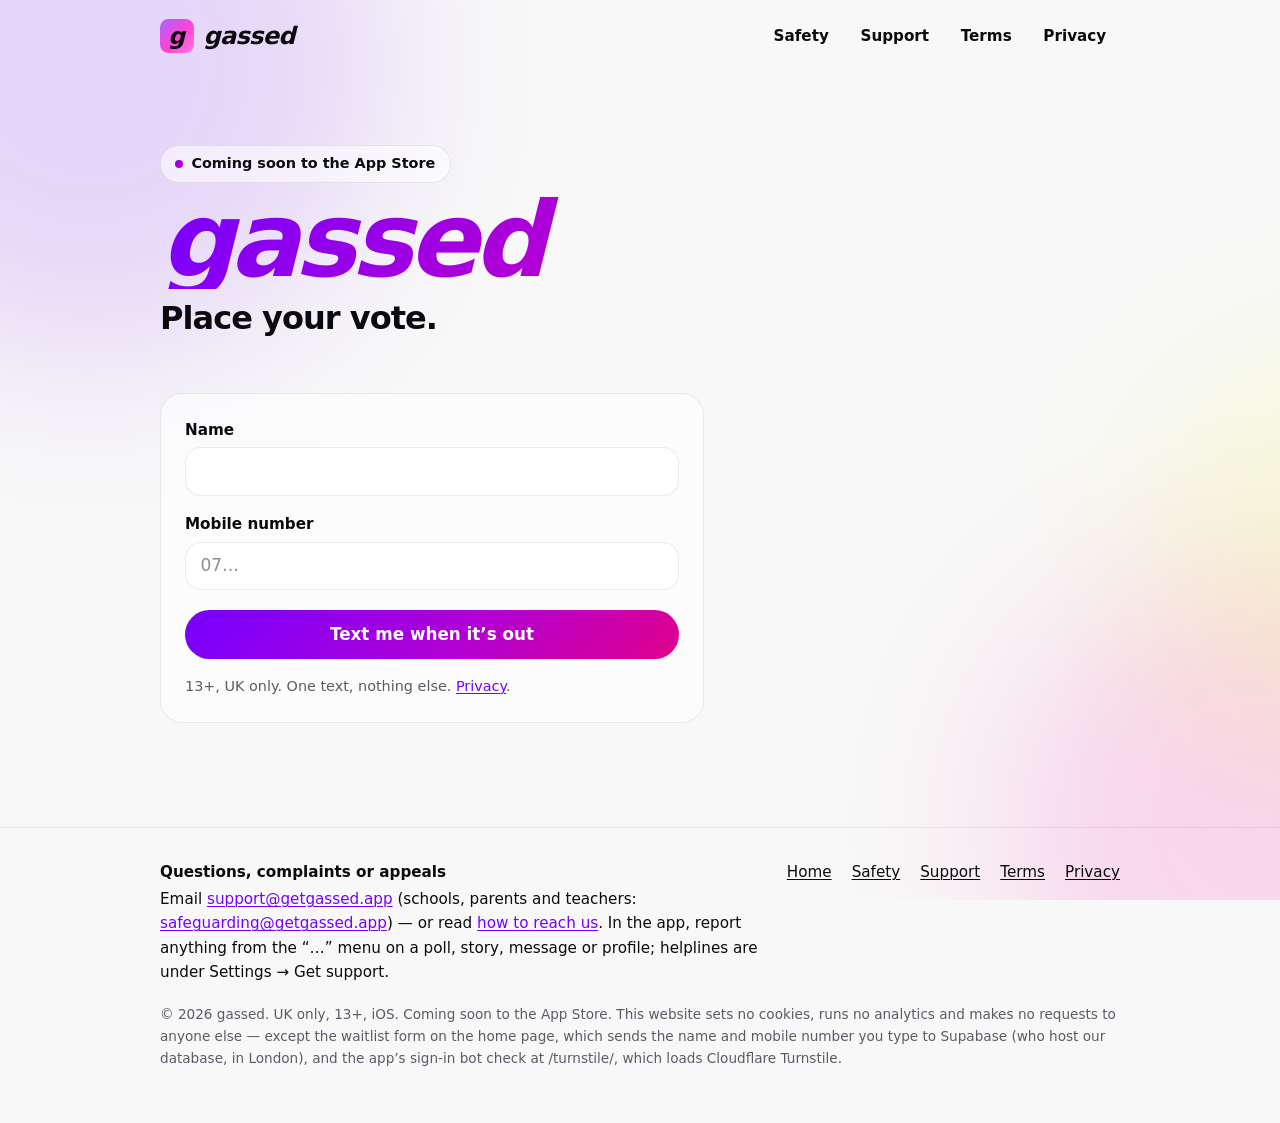
==== commit 6b83f863: "Waitlist: name and mobile number only, one-line confirmation - index.html: copy cut to the pill, wor" ====
--- a/index.html
+++ b/index.html
@@ -3,8 +3,8 @@
 <head>
 <meta charset="utf-8">
 <meta name="viewport" content="width=device-width, initial-scale=1">
-<title>gassed — Join the waitlist</title>
-<meta name="description" content="gassed is the positive-polls app for your school: anonymous votes on compliments-only questions, for UK pupils and students aged 13 and over. Join the waitlist and we’ll email you when it’s on the App Store.">
+<title>gassed</title>
+<meta name="description" content="gassed, the positive-polls app for UK schools. Leave your number and we’ll text you the second it’s on the App Store.">
 <meta name="color-scheme" content="dark light">
 <meta name="theme-color" content="#161616" media="(prefers-color-scheme: dark)">
 <meta name="theme-color" content="#f8f8f8" media="(prefers-color-scheme: light)">
@@ -14,8 +14,8 @@
 <link rel="stylesheet" href="/assets/site.css">
 <meta property="og:site_name" content="gassed">
 <meta property="og:type" content="website">
-<meta property="og:title" content="gassed — Join the waitlist">
-<meta property="og:description" content="gassed is the positive-polls app for your school: anonymous votes on compliments-only questions, for UK pupils and students aged 13 and over. Join the waitlist and we’ll email you when it’s on the App Store.">
+<meta property="og:title" content="gassed">
+<meta property="og:description" content="gassed, the positive-polls app for UK schools. Leave your number and we’ll text you the second it’s on the App Store.">
 <meta property="og:url" content="https://getgassed.app/">
 </head>
 <body class="">
@@ -32,39 +32,29 @@
   <span class="pill">Coming soon to the App Store</span>
   <h1 class="wordmark">gassed</h1>
   <p class="tagline">Place your vote.</p>
-  <p class="lead">The positive-polls app for your school. Anonymous votes on compliments-only questions, for pupils and students in the UK aged 13 and over. iOS.</p>
 </section>
-<section class="waitlist card" id="waitlist" aria-labelledby="waitlist-title">
+<section class="waitlist card" id="waitlist" aria-label="Get a text when gassed launches">
   <form id="waitlist-form" action="https://xosiwwqzzmgutvyiyqku.supabase.co/functions/v1/waitlist" method="post" novalidate>
-    <h2 id="waitlist-title">Join the waitlist</h2>
-    <p class="intro">One email from us when gassed is on the App Store, and nothing else. Add your school and we’ll know where to launch first.</p>
     <div class="field">
-      <label for="wl-email">Email</label>
-      <input id="wl-email" name="email" type="email" autocomplete="email" inputmode="email" required maxlength="254" spellcheck="false" placeholder="you@example.com">
+      <label for="wl-name">Name</label>
+      <input id="wl-name" name="name" type="text" autocomplete="name" required maxlength="60">
     </div>
     <div class="field">
-      <label for="wl-school">School or college <span class="muted">(optional)</span></label>
-      <input id="wl-school" name="school" type="text" autocomplete="organization" maxlength="120" placeholder="Your school’s name">
+      <label for="wl-phone">Mobile number</label>
+      <input id="wl-phone" name="phone" type="tel" autocomplete="tel" inputmode="tel" required maxlength="20" placeholder="07…">
     </div>
     <div class="hp" aria-hidden="true">
       <label for="wl-website">Website</label>
       <input id="wl-website" name="website" type="text" tabindex="-1" autocomplete="off">
     </div>
-    <button class="btn" type="submit">Join the waitlist</button>
+    <button class="btn" type="submit">Text me when it’s out</button>
     <p class="status" id="waitlist-status" role="status" aria-live="polite"></p>
-    <p class="small muted fine">You need to be 13 or over. We use your email to tell you when gassed launches and for nothing else; to come off the list, email <a href="mailto:support@getgassed.app">support@getgassed.app</a>. Row 15 of the <a href="/privacy/#part-3-what-we-collect-why-and-for-how-long">privacy notice</a> has the detail.</p>
+    <p class="small muted fine">13+, UK only. One text, nothing else. <a href="/privacy/#part-3-what-we-collect-why-and-for-how-long">Privacy</a>.</p>
   </form>
   <div class="done" id="waitlist-done" tabindex="-1" hidden>
-    <h2>You’re on the list.</h2>
-    <p>We’ll email you when gassed is on the App Store. Until then, tell your friends: it’s a better app when your whole year is on it.</p>
+    <h2>We’ll text you the second we’re on the App Store.</h2>
   </div>
 </section>
-<ul class="facts">
-  <li>Every poll is a compliment. Questions come from a fixed list; the one short blank a pupil can fill in is checked before a poll is created.</li>
-  <li>Votes are anonymous to everyone using the app. Real names everywhere else, and no photos anywhere.</li>
-  <li>A date-of-birth and selfie age check before an account exists. Report and block on every poll, story, message and profile.</li>
-</ul>
-<p class="muted for-adults">Parents, teachers and schools: the <a href="/safety/">safety page</a> explains what the app is, what it cannot do, and how to ask us for a takedown or a pause.</p>
 </main>
 <footer class="site-footer">
   <div class="wrap">
@@ -79,7 +69,7 @@
       <a href="/terms/">Terms</a>
       <a href="/privacy/">Privacy</a>
     </nav>
-    <p class="legal">© 2026 gassed. UK only, 13+, iOS. Coming soon to the App Store. This website sets no cookies, runs no analytics and makes no requests to anyone else — except the waitlist form on the home page, which sends the email address and school you type to Supabase (who host our database, in London), and the app’s sign-in bot check at /turnstile/, which loads Cloudflare Turnstile.</p>
+    <p class="legal">© 2026 gassed. UK only, 13+, iOS. Coming soon to the App Store. This website sets no cookies, runs no analytics and makes no requests to anyone else — except the waitlist form on the home page, which sends the name and mobile number you type to Supabase (who host our database, in London), and the app’s sign-in bot check at /turnstile/, which loads Cloudflare Turnstile.</p>
   </div>
 </footer>
 <script>
@@ -88,13 +78,23 @@
   var status = document.getElementById('waitlist-status');
   var done = document.getElementById('waitlist-done');
   var button = form.querySelector('button[type="submit"]');
-  var pattern = /^[^\s@]+@[^\s@]+\.[^\s@]+$/;
   var messages = {
-    invalid_email: 'That email address doesn’t look right. Check it and try again.',
-    too_many_attempts: 'Too many tries from this connection. Wait a minute, then try again.',
-    server_error: 'Something went wrong at our end. Try again in a moment, or email support@getgassed.app.',
-    offline: 'Couldn’t reach us. Check your connection and try again, or email support@getgassed.app.'
+    invalid_name: 'Enter your name.',
+    invalid_phone: 'Enter a UK mobile number, like 07123 456789.',
+    too_many_attempts: 'Too many tries. Wait a minute, then try again.',
+    server_error: 'Something went wrong. Try again in a moment.',
+    offline: 'Couldn’t reach us. Check your connection and try again.'
   };
+  // A UK mobile as +447xxxxxxxxx, or null. Same rule as the server.
+  function ukMobile(value) {
+    var digits = String(value || '').replace(/[\s().-]/g, '');
+    if (digits.charAt(0) === '+') digits = digits.slice(1);
+    else if (digits.indexOf('00') === 0) digits = digits.slice(2);
+    if (!/^\d+$/.test(digits)) return null;
+    if (/^07\d{9}$/.test(digits)) digits = '44' + digits.slice(1);
+    else if (/^440\d{10}$/.test(digits)) digits = '44' + digits.slice(3);
+    return /^447\d{9}$/.test(digits) ? '+' + digits : null;
+  }
   function say(text, bad) {
     status.textContent = text;
     status.classList.toggle('bad', !!bad);
@@ -112,22 +112,24 @@
 
   form.addEventListener('submit', function (event) {
     event.preventDefault();
-    var email = form.elements.email.value.trim();
-    if (!pattern.test(email)) {
-      say('Enter a full email address, like name@example.com.', true);
-      form.elements.email.focus();
+    var name = form.elements.name.value.trim();
+    var phone = ukMobile(form.elements.phone.value);
+    if (!name) {
+      say(messages.invalid_name, true);
+      form.elements.name.focus();
+      return;
+    }
+    if (!phone) {
+      say(messages.invalid_phone, true);
+      form.elements.phone.focus();
       return;
     }
     button.disabled = true;
-    say('Adding you…');
+    say('One sec…');
     fetch(form.action, {
       method: 'POST',
       headers: { 'Content-Type': 'application/json' },
-      body: JSON.stringify({
-        email: email,
-        school: form.elements.school.value.trim(),
-        website: form.elements.website.value
-      })
+      body: JSON.stringify({ name: name, phone: phone, website: form.elements.website.value })
     }).then(function (response) {
       return response.json().catch(function () { return {}; }).then(function (body) {
         if (response.ok) finish();
